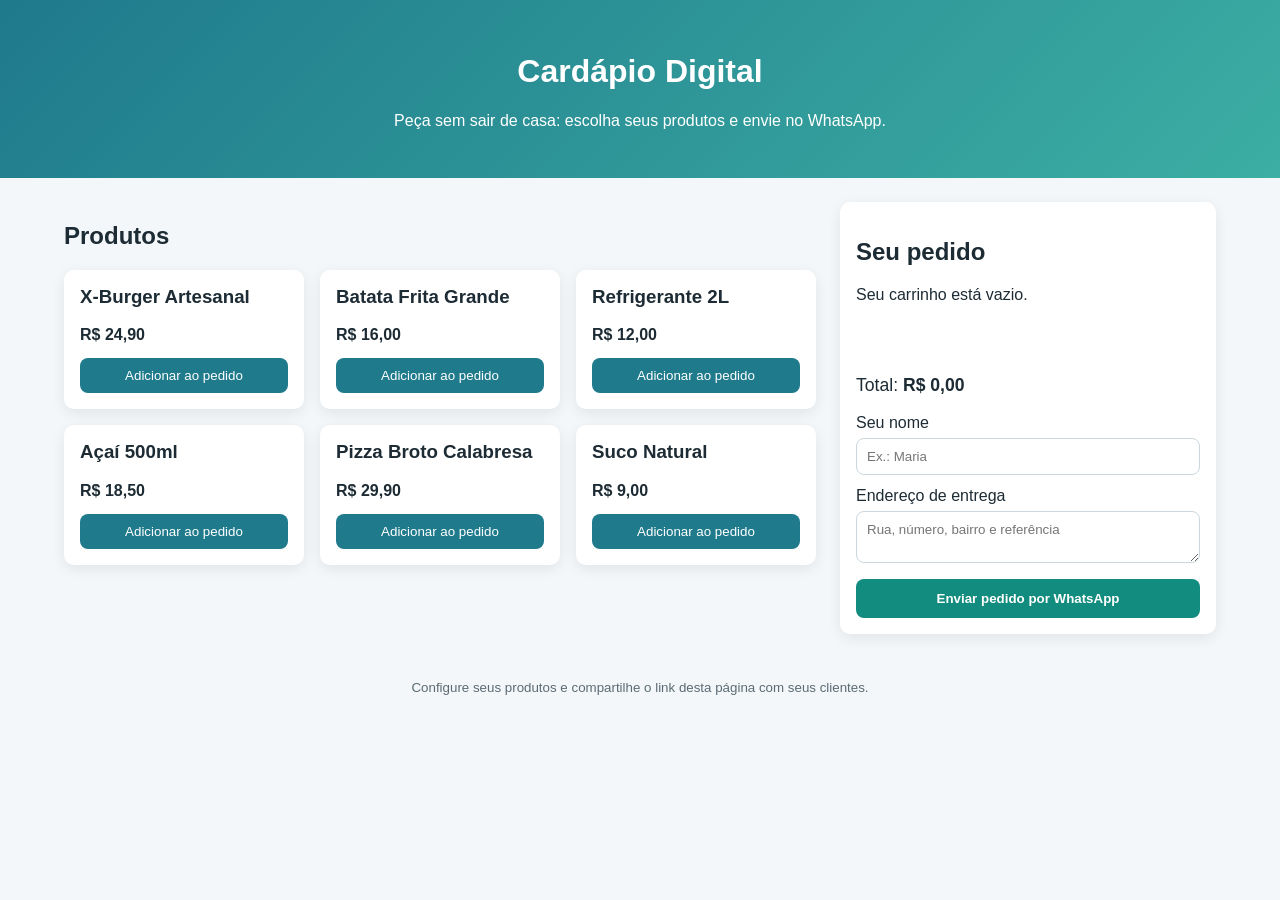
==== index.html @ abac74fa "feat: criar MVP de cardápio digital com pedido via WhatsApp" ====
<!DOCTYPE html>
<html lang="pt-BR">
  <head>
    <meta charset="UTF-8" />
    <meta name="viewport" content="width=device-width, initial-scale=1.0" />
    <title>Cardápio Digital</title>
    <link rel="stylesheet" href="styles.css" />
  </head>
  <body>
    <header class="hero">
      <h1>Cardápio Digital</h1>
      <p>Peça sem sair de casa: escolha seus produtos e envie no WhatsApp.</p>
    </header>

    <main class="container">
      <section>
        <h2>Produtos</h2>
        <div id="product-list" class="product-grid"></div>
      </section>

      <aside class="cart">
        <h2>Seu pedido</h2>
        <ul id="cart-items"></ul>
        <p class="cart-total">Total: <strong id="cart-total">R$ 0,00</strong></p>

        <label for="customer-name">Seu nome</label>
        <input id="customer-name" type="text" placeholder="Ex.: Maria" />

        <label for="customer-address">Endereço de entrega</label>
        <textarea
          id="customer-address"
          placeholder="Rua, número, bairro e referência"
        ></textarea>

        <button id="checkout-button">Enviar pedido por WhatsApp</button>
      </aside>
    </main>

    <footer>
      <small>Configure seus produtos e compartilhe o link desta página com seus clientes.</small>
    </footer>

    <script src="app.js"></script>
  </body>
</html>
---- styles.css ----
:root {
  --primary: #1f7a8c;
  --bg: #f4f7f9;
  --card: #ffffff;
  --text: #1d2b34;
}

* {
  box-sizing: border-box;
  font-family: Arial, Helvetica, sans-serif;
}

body {
  margin: 0;
  background: var(--bg);
  color: var(--text);
}

.hero {
  background: linear-gradient(135deg, #1f7a8c, #3caea3);
  color: #fff;
  padding: 32px 20px;
  text-align: center;
}

.container {
  display: grid;
  grid-template-columns: 2fr 1fr;
  gap: 24px;
  padding: 24px;
  max-width: 1200px;
  margin: 0 auto;
}

.product-grid {
  display: grid;
  grid-template-columns: repeat(auto-fit, minmax(220px, 1fr));
  gap: 16px;
}

.product-card,
.cart {
  background: var(--card);
  border-radius: 10px;
  padding: 16px;
  box-shadow: 0 4px 14px rgba(0, 0, 0, 0.08);
}

.product-card h3 {
  margin-top: 0;
}

.product-card p {
  margin-bottom: 14px;
}

button {
  border: none;
  border-radius: 8px;
  cursor: pointer;
}

.product-card button {
  background: var(--primary);
  color: #fff;
  width: 100%;
  padding: 10px;
}

.cart ul {
  list-style: none;
  padding: 0;
  min-height: 72px;
}

.cart li {
  display: flex;
  justify-content: space-between;
  margin-bottom: 8px;
}

.cart-total {
  font-size: 1.1rem;
}

input,
textarea {
  width: 100%;
  margin: 6px 0 12px;
  padding: 10px;
  border: 1px solid #ccd7dd;
  border-radius: 8px;
}

#checkout-button {
  width: 100%;
  padding: 12px;
  background: #128c7e;
  color: #fff;
  font-weight: bold;
}

footer {
  text-align: center;
  padding: 20px;
  color: #5b6b74;
}

@media (max-width: 900px) {
  .container {
    grid-template-columns: 1fr;
  }
}
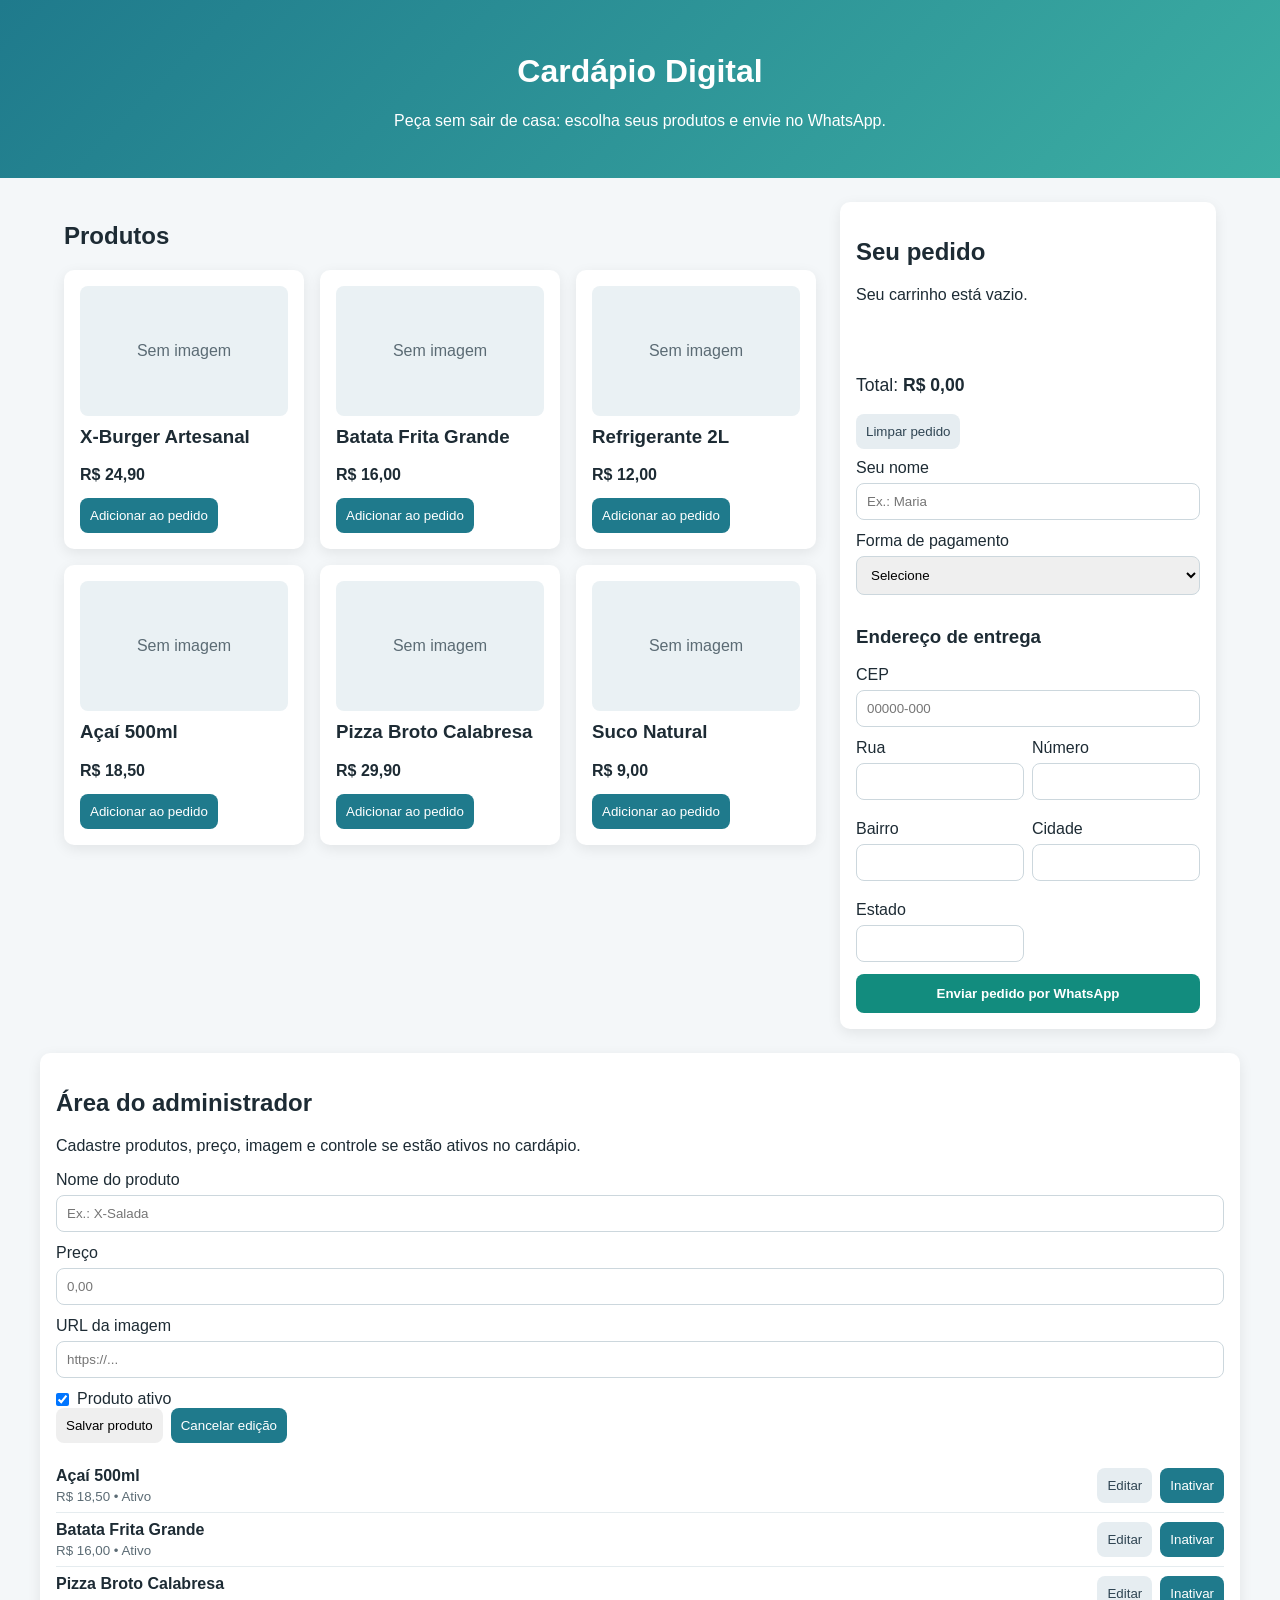
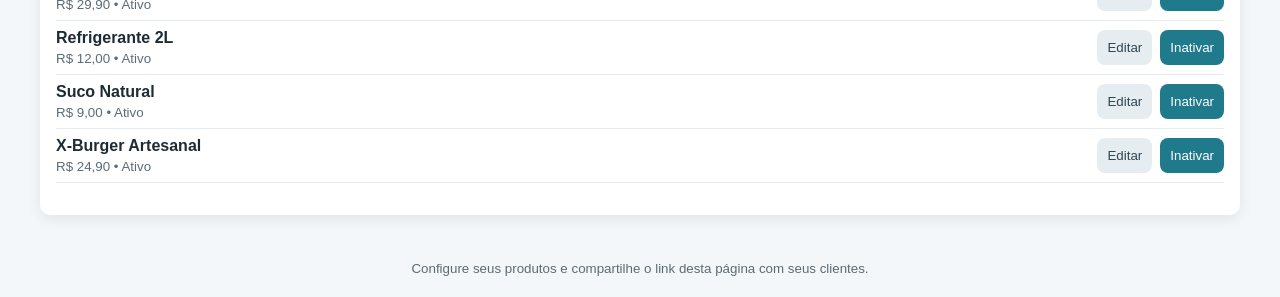
==== commit 346d9ccf: "Implementa carrinho avançado, endereço por CEP e área administrativa" ====
--- a/index.html
+++ b/index.html
@@ -23,18 +23,81 @@
         <ul id="cart-items"></ul>
         <p class="cart-total">Total: <strong id="cart-total">R$ 0,00</strong></p>
 
+        <div class="cart-actions">
+          <button id="clear-cart-button" class="secondary-button" type="button">Limpar pedido</button>
+        </div>
+
         <label for="customer-name">Seu nome</label>
         <input id="customer-name" type="text" placeholder="Ex.: Maria" />
 
-        <label for="customer-address">Endereço de entrega</label>
-        <textarea
-          id="customer-address"
-          placeholder="Rua, número, bairro e referência"
-        ></textarea>
+        <label for="payment-method">Forma de pagamento</label>
+        <select id="payment-method">
+          <option value="">Selecione</option>
+          <option value="Pix">Pix</option>
+          <option value="Dinheiro">Dinheiro</option>
+          <option value="Cartão de Débito">Cartão de Débito</option>
+          <option value="Cartão de Crédito">Cartão de Crédito</option>
+        </select>
 
-        <button id="checkout-button">Enviar pedido por WhatsApp</button>
+        <h3>Endereço de entrega</h3>
+        <label for="customer-cep">CEP</label>
+        <input id="customer-cep" type="text" placeholder="00000-000" maxlength="9" />
+
+        <div class="address-grid">
+          <div>
+            <label for="customer-street">Rua</label>
+            <input id="customer-street" type="text" />
+          </div>
+          <div>
+            <label for="customer-number">Número</label>
+            <input id="customer-number" type="text" />
+          </div>
+          <div>
+            <label for="customer-neighborhood">Bairro</label>
+            <input id="customer-neighborhood" type="text" />
+          </div>
+          <div>
+            <label for="customer-city">Cidade</label>
+            <input id="customer-city" type="text" />
+          </div>
+          <div>
+            <label for="customer-state">Estado</label>
+            <input id="customer-state" type="text" maxlength="2" />
+          </div>
+        </div>
+
+        <button id="checkout-button" type="button">Enviar pedido por WhatsApp</button>
       </aside>
     </main>
+
+    <section class="admin-section">
+      <h2>Área do administrador</h2>
+      <p>Cadastre produtos, preço, imagem e controle se estão ativos no cardápio.</p>
+
+      <form id="admin-product-form" class="admin-form">
+        <input id="admin-product-id" type="hidden" />
+
+        <label for="admin-product-name">Nome do produto</label>
+        <input id="admin-product-name" type="text" placeholder="Ex.: X-Salada" required />
+
+        <label for="admin-product-price">Preço</label>
+        <input id="admin-product-price" type="number" min="0" step="0.01" placeholder="0,00" required />
+
+        <label for="admin-product-image">URL da imagem</label>
+        <input id="admin-product-image" type="url" placeholder="https://..." />
+
+        <label class="inline-checkbox" for="admin-product-active">
+          <input id="admin-product-active" type="checkbox" checked /> Produto ativo
+        </label>
+
+        <div class="admin-actions">
+          <button type="submit">Salvar produto</button>
+          <button id="admin-cancel-edit" class="secondary-button" type="button">Cancelar edição</button>
+        </div>
+      </form>
+
+      <ul id="admin-products-list" class="admin-products-list"></ul>
+    </section>
 
     <footer>
       <small>Configure seus produtos e compartilhe o link desta página com seus clientes.</small>
--- a/styles.css
+++ b/styles.css
@@ -39,13 +39,29 @@
 }
 
 .product-card,
-.cart {
+.cart,
+.admin-section {
   background: var(--card);
   border-radius: 10px;
   padding: 16px;
   box-shadow: 0 4px 14px rgba(0, 0, 0, 0.08);
 }
 
+.product-image {
+  width: 100%;
+  height: 130px;
+  object-fit: cover;
+  border-radius: 8px;
+  margin-bottom: 10px;
+}
+
+.product-image-placeholder {
+  display: grid;
+  place-items: center;
+  color: #5b6b74;
+  background: #eaf1f4;
+}
+
 .product-card h3 {
   margin-top: 0;
 }
@@ -58,25 +74,39 @@
   border: none;
   border-radius: 8px;
   cursor: pointer;
-}
-
-.product-card button {
+  padding: 10px;
+}
+
+.product-card button,
+.admin-actions button:last-child,
+.admin-item-actions button:last-child {
   background: var(--primary);
   color: #fff;
-  width: 100%;
-  padding: 10px;
-}
-
-.cart ul {
+}
+
+.cart ul,
+.admin-products-list {
   list-style: none;
   padding: 0;
   min-height: 72px;
 }
 
-.cart li {
+.cart-item {
   display: flex;
   justify-content: space-between;
+  align-items: center;
   margin-bottom: 8px;
+  gap: 10px;
+}
+
+.cart-item div {
+  display: grid;
+}
+
+.remove-item-button,
+.secondary-button {
+  background: #e6edf1;
+  color: #304553;
 }
 
 .cart-total {
@@ -84,12 +114,23 @@
 }
 
 input,
-textarea {
+textarea,
+select {
   width: 100%;
   margin: 6px 0 12px;
   padding: 10px;
   border: 1px solid #ccd7dd;
   border-radius: 8px;
+}
+
+.address-grid {
+  display: grid;
+  grid-template-columns: repeat(2, minmax(0, 1fr));
+  gap: 8px;
+}
+
+.cart-actions {
+  margin-bottom: 10px;
 }
 
 #checkout-button {
@@ -100,6 +141,48 @@
   font-weight: bold;
 }
 
+.admin-section {
+  max-width: 1200px;
+  margin: 0 auto 24px;
+}
+
+.admin-form {
+  display: grid;
+  grid-template-columns: 1fr;
+}
+
+.inline-checkbox {
+  display: flex;
+  gap: 8px;
+  align-items: center;
+}
+
+.inline-checkbox input {
+  width: auto;
+  margin: 0;
+}
+
+.admin-actions,
+.admin-item-actions {
+  display: flex;
+  gap: 8px;
+}
+
+.admin-product-item {
+  display: flex;
+  justify-content: space-between;
+  align-items: center;
+  gap: 12px;
+  border-bottom: 1px solid #e5ecef;
+  padding: 8px 0;
+}
+
+.admin-product-item small {
+  display: block;
+  color: #5b6b74;
+  margin-top: 4px;
+}
+
 footer {
   text-align: center;
   padding: 20px;
@@ -110,4 +193,13 @@
   .container {
     grid-template-columns: 1fr;
   }
-}
+
+  .address-grid {
+    grid-template-columns: 1fr;
+  }
+
+  .admin-product-item {
+    flex-direction: column;
+    align-items: flex-start;
+  }
+}
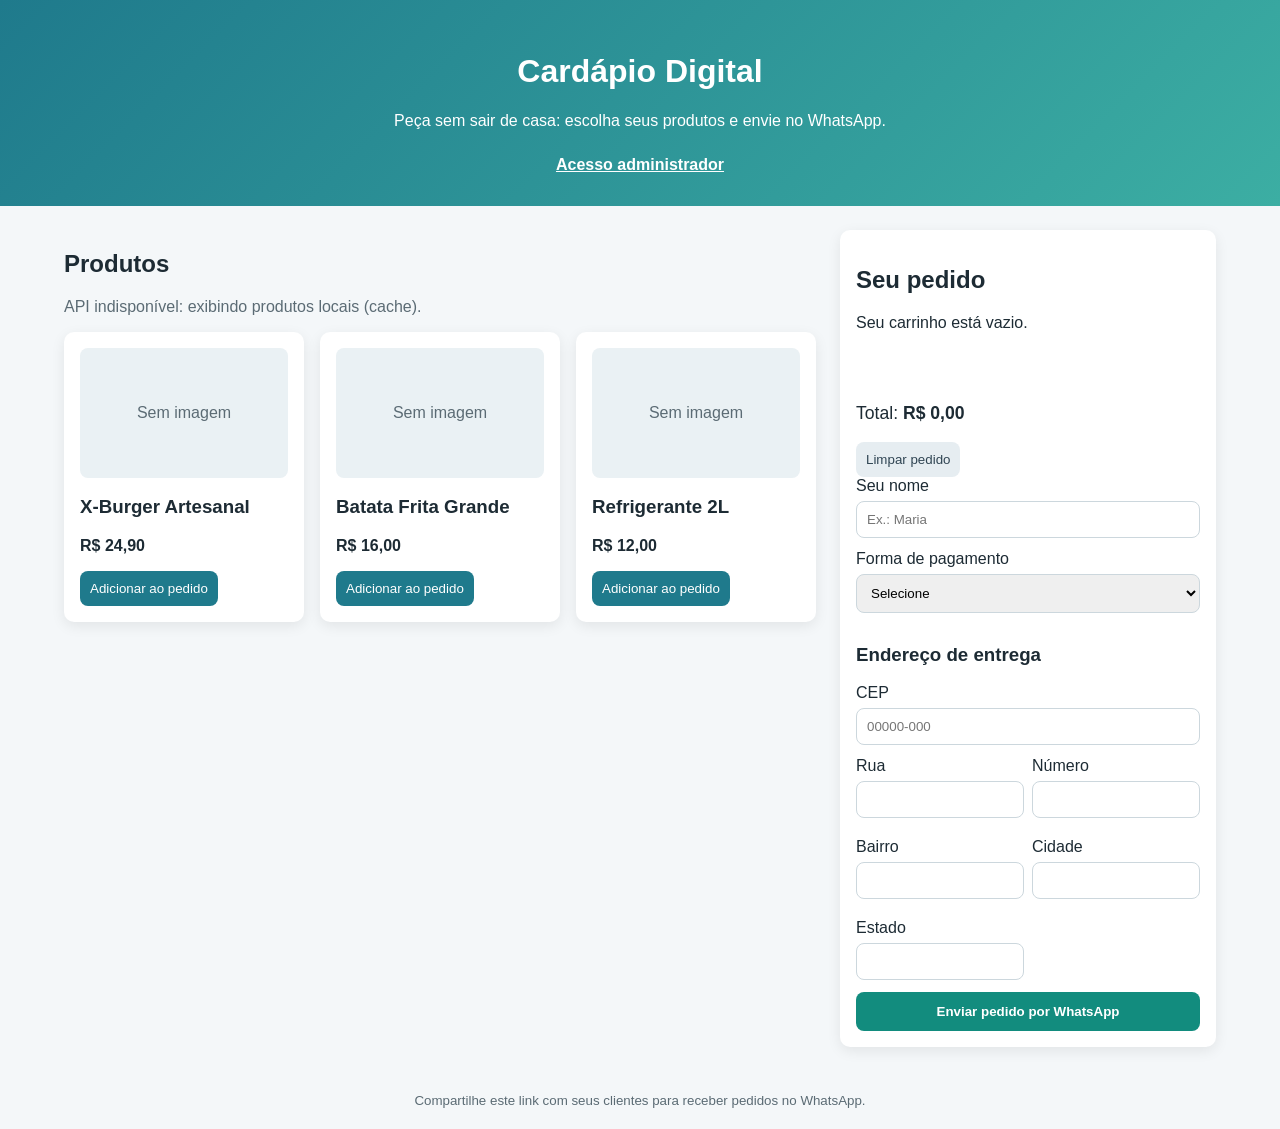
==== commit 45007b18: "Separa admin com login e integra catálogo por endpoint" ====
--- a/index.html
+++ b/index.html
@@ -10,11 +10,13 @@
     <header class="hero">
       <h1>Cardápio Digital</h1>
       <p>Peça sem sair de casa: escolha seus produtos e envie no WhatsApp.</p>
+      <a class="admin-link" href="admin.html">Acesso administrador</a>
     </header>
 
     <main class="container">
       <section>
         <h2>Produtos</h2>
+        <p id="catalog-source" class="muted-text"></p>
         <div id="product-list" class="product-grid"></div>
       </section>
 
@@ -70,37 +72,8 @@
       </aside>
     </main>
 
-    <section class="admin-section">
-      <h2>Área do administrador</h2>
-      <p>Cadastre produtos, preço, imagem e controle se estão ativos no cardápio.</p>
-
-      <form id="admin-product-form" class="admin-form">
-        <input id="admin-product-id" type="hidden" />
-
-        <label for="admin-product-name">Nome do produto</label>
-        <input id="admin-product-name" type="text" placeholder="Ex.: X-Salada" required />
-
-        <label for="admin-product-price">Preço</label>
-        <input id="admin-product-price" type="number" min="0" step="0.01" placeholder="0,00" required />
-
-        <label for="admin-product-image">URL da imagem</label>
-        <input id="admin-product-image" type="url" placeholder="https://..." />
-
-        <label class="inline-checkbox" for="admin-product-active">
-          <input id="admin-product-active" type="checkbox" checked /> Produto ativo
-        </label>
-
-        <div class="admin-actions">
-          <button type="submit">Salvar produto</button>
-          <button id="admin-cancel-edit" class="secondary-button" type="button">Cancelar edição</button>
-        </div>
-      </form>
-
-      <ul id="admin-products-list" class="admin-products-list"></ul>
-    </section>
-
     <footer>
-      <small>Configure seus produtos e compartilhe o link desta página com seus clientes.</small>
+      <small>Compartilhe este link com seus clientes para receber pedidos no WhatsApp.</small>
     </footer>
 
     <script src="app.js"></script>
--- a/styles.css
+++ b/styles.css
@@ -23,6 +23,13 @@
   text-align: center;
 }
 
+.admin-link {
+  color: #fff;
+  display: inline-block;
+  margin-top: 10px;
+  font-weight: bold;
+}
+
 .container {
   display: grid;
   grid-template-columns: 2fr 1fr;
@@ -30,6 +37,10 @@
   padding: 24px;
   max-width: 1200px;
   margin: 0 auto;
+}
+
+.single-column {
+  grid-template-columns: 1fr;
 }
 
 .product-grid {
@@ -62,14 +73,6 @@
   background: #eaf1f4;
 }
 
-.product-card h3 {
-  margin-top: 0;
-}
-
-.product-card p {
-  margin-bottom: 14px;
-}
-
 button {
   border: none;
   border-radius: 8px;
@@ -78,8 +81,9 @@
 }
 
 .product-card button,
-.admin-actions button:last-child,
-.admin-item-actions button:last-child {
+.admin-actions button:first-child,
+.admin-item-actions button:last-child,
+#admin-login-form button {
   background: var(--primary);
   color: #fff;
 }
@@ -91,15 +95,17 @@
   min-height: 72px;
 }
 
-.cart-item {
+.cart-item,
+.admin-product-item {
   display: flex;
   justify-content: space-between;
   align-items: center;
+  gap: 10px;
   margin-bottom: 8px;
-  gap: 10px;
 }
 
-.cart-item div {
+.cart-item div,
+.admin-product-item div {
   display: grid;
 }
 
@@ -107,10 +113,6 @@
 .secondary-button {
   background: #e6edf1;
   color: #304553;
-}
-
-.cart-total {
-  font-size: 1.1rem;
 }
 
 input,
@@ -129,8 +131,30 @@
   gap: 8px;
 }
 
-.cart-actions {
-  margin-bottom: 10px;
+.admin-form {
+  display: grid;
+}
+
+.inline-checkbox {
+  display: flex;
+  align-items: center;
+  gap: 8px;
+}
+
+.inline-checkbox input {
+  width: auto;
+  margin: 0;
+}
+
+.admin-actions,
+.admin-item-actions {
+  display: flex;
+  flex-wrap: wrap;
+  gap: 8px;
+}
+
+.cart-total {
+  font-size: 1.1rem;
 }
 
 #checkout-button {
@@ -141,46 +165,12 @@
   font-weight: bold;
 }
 
-.admin-section {
-  max-width: 1200px;
-  margin: 0 auto 24px;
+.muted-text {
+  color: #5b6b74;
 }
 
-.admin-form {
-  display: grid;
-  grid-template-columns: 1fr;
-}
-
-.inline-checkbox {
-  display: flex;
-  gap: 8px;
-  align-items: center;
-}
-
-.inline-checkbox input {
-  width: auto;
-  margin: 0;
-}
-
-.admin-actions,
-.admin-item-actions {
-  display: flex;
-  gap: 8px;
-}
-
-.admin-product-item {
-  display: flex;
-  justify-content: space-between;
-  align-items: center;
-  gap: 12px;
-  border-bottom: 1px solid #e5ecef;
-  padding: 8px 0;
-}
-
-.admin-product-item small {
-  display: block;
-  color: #5b6b74;
-  margin-top: 4px;
+.hidden {
+  display: none;
 }
 
 footer {
@@ -198,6 +188,7 @@
     grid-template-columns: 1fr;
   }
 
+  .cart-item,
   .admin-product-item {
     flex-direction: column;
     align-items: flex-start;
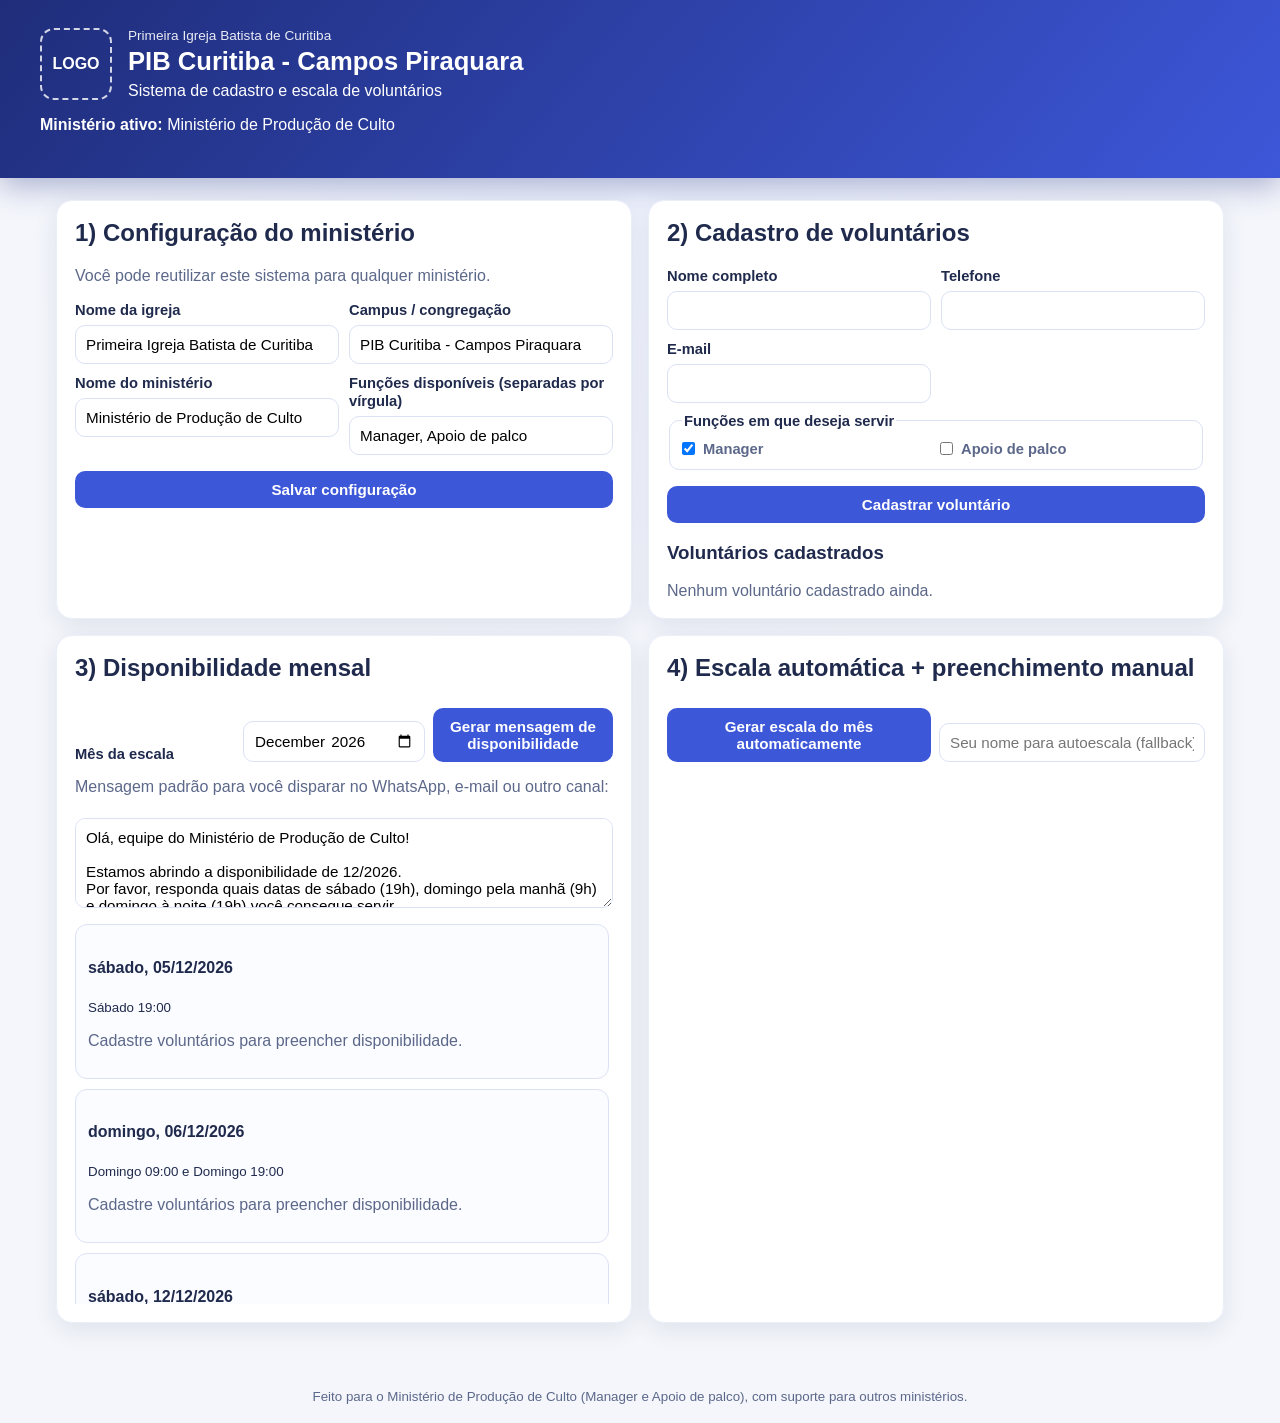
==== commit 3ff30a88: "feat: criar sistema de cadastro e escala de voluntários" ====
--- a/index.html
+++ b/index.html
@@ -3,77 +3,109 @@
   <head>
     <meta charset="UTF-8" />
     <meta name="viewport" content="width=device-width, initial-scale=1.0" />
-    <title>Cardápio Digital</title>
+    <title>Escala de Voluntários | PIB Curitiba - Campos Piraquara</title>
     <link rel="stylesheet" href="styles.css" />
   </head>
   <body>
     <header class="hero">
-      <h1>Cardápio Digital</h1>
-      <p>Peça sem sair de casa: escolha seus produtos e envie no WhatsApp.</p>
-      <a class="admin-link" href="admin.html">Acesso administrador</a>
+      <div class="hero-brand">
+        <div class="logo-placeholder" aria-label="Espaço para logo da igreja">LOGO</div>
+        <div>
+          <p class="eyebrow">Primeira Igreja Batista de Curitiba</p>
+          <h1>PIB Curitiba - Campos Piraquara</h1>
+          <p class="subtitle">Sistema de cadastro e escala de voluntários</p>
+        </div>
+      </div>
+
+      <div class="hero-meta">
+        <p><strong>Ministério ativo:</strong> <span id="active-ministry-name">Ministério de Produção de Culto</span></p>
+      </div>
     </header>
 
-    <main class="container">
-      <section>
-        <h2>Produtos</h2>
-        <p id="catalog-source" class="muted-text"></p>
-        <div id="product-list" class="product-grid"></div>
+    <main class="layout">
+      <section class="card">
+        <h2>1) Configuração do ministério</h2>
+        <p class="muted">Você pode reutilizar este sistema para qualquer ministério.</p>
+
+        <form id="ministry-form" class="form-grid">
+          <div>
+            <label for="church-name">Nome da igreja</label>
+            <input id="church-name" type="text" required />
+          </div>
+          <div>
+            <label for="campus-name">Campus / congregação</label>
+            <input id="campus-name" type="text" required />
+          </div>
+          <div>
+            <label for="ministry-name">Nome do ministério</label>
+            <input id="ministry-name" type="text" required />
+          </div>
+          <div>
+            <label for="roles-input">Funções disponíveis (separadas por vírgula)</label>
+            <input id="roles-input" type="text" placeholder="Ex.: Manager, Apoio de palco" required />
+          </div>
+          <button type="submit">Salvar configuração</button>
+        </form>
       </section>
 
-      <aside class="cart">
-        <h2>Seu pedido</h2>
-        <ul id="cart-items"></ul>
-        <p class="cart-total">Total: <strong id="cart-total">R$ 0,00</strong></p>
+      <section class="card">
+        <h2>2) Cadastro de voluntários</h2>
+        <form id="volunteer-form" class="form-grid">
+          <div>
+            <label for="volunteer-name">Nome completo</label>
+            <input id="volunteer-name" type="text" required />
+          </div>
+          <div>
+            <label for="volunteer-phone">Telefone</label>
+            <input id="volunteer-phone" type="tel" required />
+          </div>
+          <div>
+            <label for="volunteer-email">E-mail</label>
+            <input id="volunteer-email" type="email" required />
+          </div>
 
-        <div class="cart-actions">
-          <button id="clear-cart-button" class="secondary-button" type="button">Limpar pedido</button>
+          <fieldset class="roles-fieldset">
+            <legend>Funções em que deseja servir</legend>
+            <div id="roles-checkboxes" class="checkbox-grid"></div>
+          </fieldset>
+
+          <button type="submit">Cadastrar voluntário</button>
+        </form>
+
+        <h3>Voluntários cadastrados</h3>
+        <ul id="volunteers-list" class="list"></ul>
+      </section>
+
+      <section class="card">
+        <h2>3) Disponibilidade mensal</h2>
+
+        <div class="inline-row">
+          <label for="month-picker">Mês da escala</label>
+          <input id="month-picker" type="month" />
+          <button id="send-request-button" type="button">Gerar mensagem de disponibilidade</button>
         </div>
 
-        <label for="customer-name">Seu nome</label>
-        <input id="customer-name" type="text" placeholder="Ex.: Maria" />
+        <p class="muted">Mensagem padrão para você disparar no WhatsApp, e-mail ou outro canal:</p>
+        <textarea id="request-message" rows="4" readonly></textarea>
 
-        <label for="payment-method">Forma de pagamento</label>
-        <select id="payment-method">
-          <option value="">Selecione</option>
-          <option value="Pix">Pix</option>
-          <option value="Dinheiro">Dinheiro</option>
-          <option value="Cartão de Débito">Cartão de Débito</option>
-          <option value="Cartão de Crédito">Cartão de Crédito</option>
-        </select>
+        <div id="availability-calendar" class="calendar"></div>
+      </section>
 
-        <h3>Endereço de entrega</h3>
-        <label for="customer-cep">CEP</label>
-        <input id="customer-cep" type="text" placeholder="00000-000" maxlength="9" />
-
-        <div class="address-grid">
-          <div>
-            <label for="customer-street">Rua</label>
-            <input id="customer-street" type="text" />
-          </div>
-          <div>
-            <label for="customer-number">Número</label>
-            <input id="customer-number" type="text" />
-          </div>
-          <div>
-            <label for="customer-neighborhood">Bairro</label>
-            <input id="customer-neighborhood" type="text" />
-          </div>
-          <div>
-            <label for="customer-city">Cidade</label>
-            <input id="customer-city" type="text" />
-          </div>
-          <div>
-            <label for="customer-state">Estado</label>
-            <input id="customer-state" type="text" maxlength="2" />
-          </div>
+      <section class="card">
+        <h2>4) Escala automática + preenchimento manual</h2>
+        <div class="inline-row">
+          <button id="generate-schedule-button" type="button">Gerar escala do mês automaticamente</button>
+          <input id="fallback-name" type="text" placeholder="Seu nome para autoescala (fallback)" />
         </div>
 
-        <button id="checkout-button" type="button">Enviar pedido por WhatsApp</button>
-      </aside>
+        <div id="schedule-output" class="schedule-output"></div>
+      </section>
     </main>
 
     <footer>
-      <small>Compartilhe este link com seus clientes para receber pedidos no WhatsApp.</small>
+      <small>
+        Feito para o Ministério de Produção de Culto (Manager e Apoio de palco), com suporte para outros ministérios.
+      </small>
     </footer>
 
     <script src="app.js"></script>
--- a/styles.css
+++ b/styles.css
@@ -1,196 +1,234 @@
 :root {
-  --primary: #1f7a8c;
-  --bg: #f4f7f9;
+  --bg: #f4f6fb;
   --card: #ffffff;
-  --text: #1d2b34;
+  --primary: #3d57d9;
+  --primary-dark: #2f43aa;
+  --text: #1f2a4d;
+  --muted: #5c688a;
+  --danger: #d34747;
+  --line: #dce2f5;
 }
 
 * {
   box-sizing: border-box;
-  font-family: Arial, Helvetica, sans-serif;
+  font-family: Inter, Arial, sans-serif;
 }
 
 body {
   margin: 0;
-  background: var(--bg);
   color: var(--text);
+  background: radial-gradient(circle at top, #eef2ff 0%, var(--bg) 45%);
 }
 
 .hero {
-  background: linear-gradient(135deg, #1f7a8c, #3caea3);
-  color: #fff;
-  padding: 32px 20px;
-  text-align: center;
-}
-
-.admin-link {
-  color: #fff;
-  display: inline-block;
-  margin-top: 10px;
-  font-weight: bold;
-}
-
-.container {
-  display: grid;
-  grid-template-columns: 2fr 1fr;
-  gap: 24px;
-  padding: 24px;
+  padding: 28px 20px;
+  background: linear-gradient(130deg, #1f2d7a, #3d57d9);
+  color: white;
+  box-shadow: 0 8px 28px rgba(33, 50, 125, 0.35);
+}
+
+.hero-brand {
   max-width: 1200px;
   margin: 0 auto;
-}
-
-.single-column {
-  grid-template-columns: 1fr;
-}
-
-.product-grid {
-  display: grid;
-  grid-template-columns: repeat(auto-fit, minmax(220px, 1fr));
+  display: flex;
   gap: 16px;
-}
-
-.product-card,
-.cart,
-.admin-section {
+  align-items: center;
+}
+
+.logo-placeholder {
+  width: 72px;
+  height: 72px;
+  border: 2px dashed rgba(255, 255, 255, 0.8);
+  border-radius: 14px;
+  display: grid;
+  place-items: center;
+  font-weight: 700;
+}
+
+.eyebrow {
+  margin: 0;
+  font-size: 0.85rem;
+  opacity: 0.9;
+}
+
+h1 {
+  margin: 4px 0 6px;
+  font-size: 1.6rem;
+}
+
+.subtitle {
+  margin: 0;
+}
+
+.hero-meta {
+  max-width: 1200px;
+  margin: 12px auto 0;
+}
+
+.layout {
+  max-width: 1200px;
+  margin: 22px auto;
+  padding: 0 16px 24px;
+  display: grid;
+  gap: 16px;
+  grid-template-columns: repeat(2, minmax(0, 1fr));
+}
+
+.card {
   background: var(--card);
+  border-radius: 16px;
+  padding: 18px;
+  box-shadow: 0 7px 24px rgba(21, 36, 92, 0.09);
+  border: 1px solid #ebeffa;
+}
+
+.card h2 {
+  margin-top: 0;
+}
+
+.form-grid {
+  display: grid;
+  grid-template-columns: 1fr 1fr;
+  gap: 10px;
+}
+
+.form-grid fieldset,
+.form-grid button {
+  grid-column: 1 / -1;
+}
+
+label,
+legend {
+  font-size: 0.92rem;
+  font-weight: 600;
+}
+
+input,
+textarea,
+button {
+  width: 100%;
+  margin-top: 6px;
+  padding: 10px;
   border-radius: 10px;
-  padding: 16px;
-  box-shadow: 0 4px 14px rgba(0, 0, 0, 0.08);
-}
-
-.product-image {
-  width: 100%;
-  height: 130px;
-  object-fit: cover;
-  border-radius: 8px;
-  margin-bottom: 10px;
-}
-
-.product-image-placeholder {
-  display: grid;
-  place-items: center;
-  color: #5b6b74;
-  background: #eaf1f4;
+  border: 1px solid var(--line);
+  font-size: 0.95rem;
 }
 
 button {
+  background: var(--primary);
   border: none;
-  border-radius: 8px;
+  color: white;
+  font-weight: 600;
   cursor: pointer;
-  padding: 10px;
-}
-
-.product-card button,
-.admin-actions button:first-child,
-.admin-item-actions button:last-child,
-#admin-login-form button {
-  background: var(--primary);
-  color: #fff;
-}
-
-.cart ul,
-.admin-products-list {
+}
+
+button:hover {
+  background: var(--primary-dark);
+}
+
+.roles-fieldset {
+  border: 1px solid var(--line);
+  border-radius: 10px;
+  padding: 12px;
+}
+
+.checkbox-grid {
+  display: grid;
+  grid-template-columns: 1fr 1fr;
+  gap: 8px;
+}
+
+.checkbox-item {
+  display: flex;
+  align-items: center;
+  gap: 8px;
+  color: var(--muted);
+}
+
+.checkbox-item input {
+  width: auto;
+  margin: 0;
+}
+
+.list {
   list-style: none;
   padding: 0;
-  min-height: 72px;
-}
-
-.cart-item,
-.admin-product-item {
+  margin: 0;
+}
+
+.volunteer-item {
+  border-bottom: 1px solid var(--line);
+  padding: 10px 0;
   display: flex;
   justify-content: space-between;
-  align-items: center;
+  gap: 8px;
+}
+
+.volunteer-item small {
+  display: block;
+  color: var(--muted);
+  margin-top: 4px;
+}
+
+.danger {
+  background: var(--danger);
+  width: auto;
+  padding: 8px 12px;
+  height: fit-content;
+}
+
+.inline-row {
+  display: flex;
+  gap: 8px;
+  align-items: end;
+  flex-wrap: wrap;
+}
+
+.inline-row > * {
+  flex: 1;
+}
+
+.calendar {
+  margin-top: 12px;
+  display: grid;
   gap: 10px;
-  margin-bottom: 8px;
-}
-
-.cart-item div,
-.admin-product-item div {
-  display: grid;
-}
-
-.remove-item-button,
-.secondary-button {
-  background: #e6edf1;
-  color: #304553;
-}
-
-input,
-textarea,
-select {
-  width: 100%;
-  margin: 6px 0 12px;
-  padding: 10px;
-  border: 1px solid #ccd7dd;
-  border-radius: 8px;
-}
-
-.address-grid {
-  display: grid;
-  grid-template-columns: repeat(2, minmax(0, 1fr));
-  gap: 8px;
-}
-
-.admin-form {
-  display: grid;
-}
-
-.inline-checkbox {
-  display: flex;
-  align-items: center;
-  gap: 8px;
-}
-
-.inline-checkbox input {
-  width: auto;
-  margin: 0;
-}
-
-.admin-actions,
-.admin-item-actions {
-  display: flex;
-  flex-wrap: wrap;
-  gap: 8px;
-}
-
-.cart-total {
-  font-size: 1.1rem;
-}
-
-#checkout-button {
-  width: 100%;
+  max-height: 380px;
+  overflow: auto;
+  padding-right: 4px;
+}
+
+.date-card,
+.schedule-card {
+  border: 1px solid var(--line);
+  border-radius: 12px;
   padding: 12px;
-  background: #128c7e;
-  color: #fff;
-  font-weight: bold;
-}
-
-.muted-text {
-  color: #5b6b74;
-}
-
-.hidden {
-  display: none;
+  background: #fbfcff;
+}
+
+.schedule-output {
+  margin-top: 12px;
+  display: grid;
+  gap: 8px;
+}
+
+.muted,
+.empty {
+  color: var(--muted);
 }
 
 footer {
   text-align: center;
-  padding: 20px;
-  color: #5b6b74;
+  padding: 18px;
+  color: var(--muted);
 }
 
 @media (max-width: 900px) {
-  .container {
+  .layout,
+  .form-grid {
     grid-template-columns: 1fr;
   }
 
-  .address-grid {
-    grid-template-columns: 1fr;
-  }
-
-  .cart-item,
-  .admin-product-item {
-    flex-direction: column;
+  .hero-brand {
     align-items: flex-start;
   }
 }
